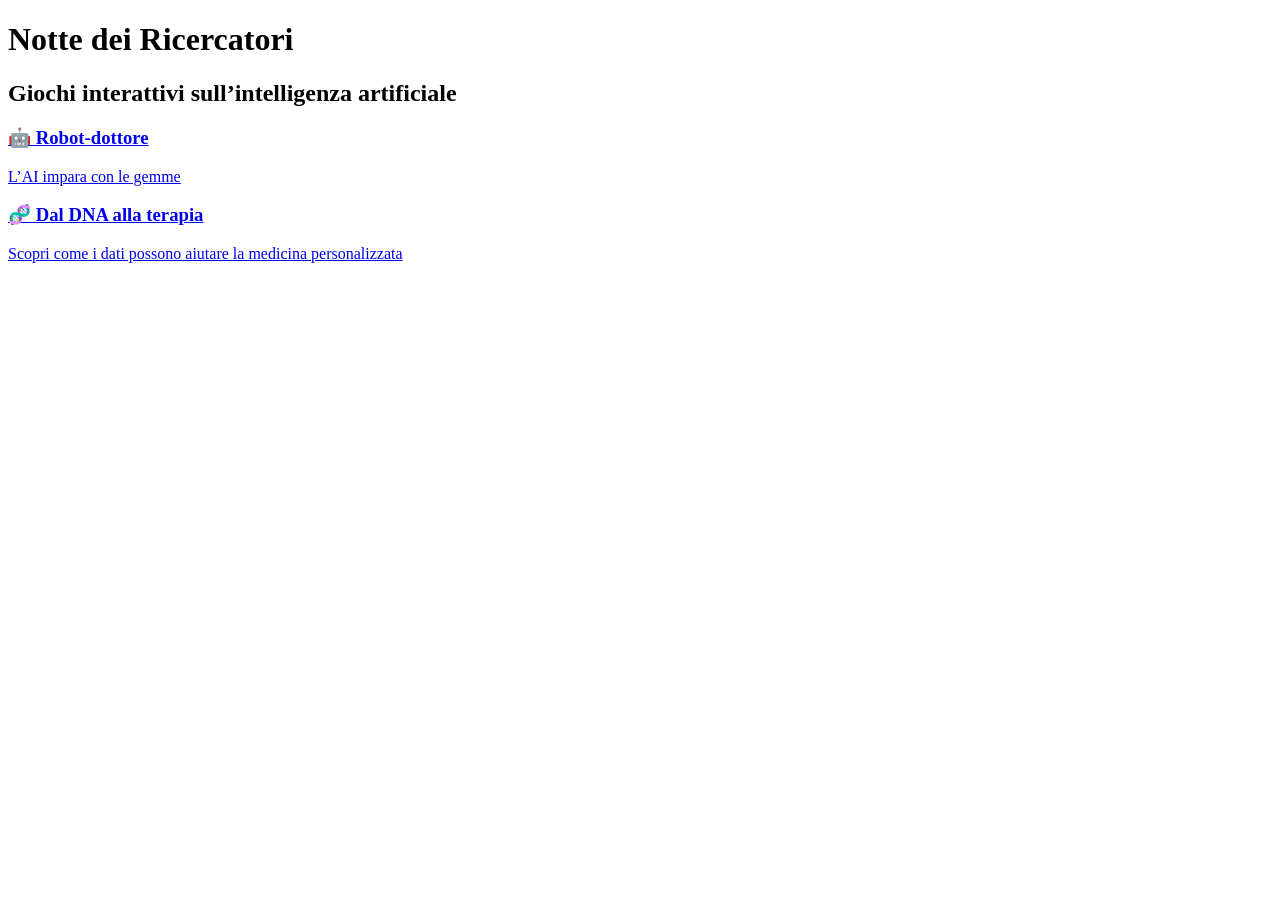
==== index.html @ a7efeb81 "Create index.html" ====
<!DOCTYPE html>
<html lang="it">
<head>
  <meta charset="UTF-8">
  <meta name="viewport" content="width=device-width, initial-scale=1.0">
  <title>Notte dei Ricercatori - AI</title>
  <link rel="stylesheet" href="style.css">
</head>
<body>
  <main class="container">
    <h1>Notte dei Ricercatori</h1>
    <h2>Giochi interattivi sull’intelligenza artificiale</h2>

    <div class="cards">
      <a class="card" href="robot-dottore/index.html">
        <h3>🤖 Robot-dottore</h3>
        <p>L’AI impara con le gemme</p>
      </a>

      <a class="card" href="dna-terapia/index.html">
        <h3>🧬 Dal DNA alla terapia</h3>
        <p>Scopri come i dati possono aiutare la medicina personalizzata</p>
      </a>
    </div>
  </main>
</body>
</html>
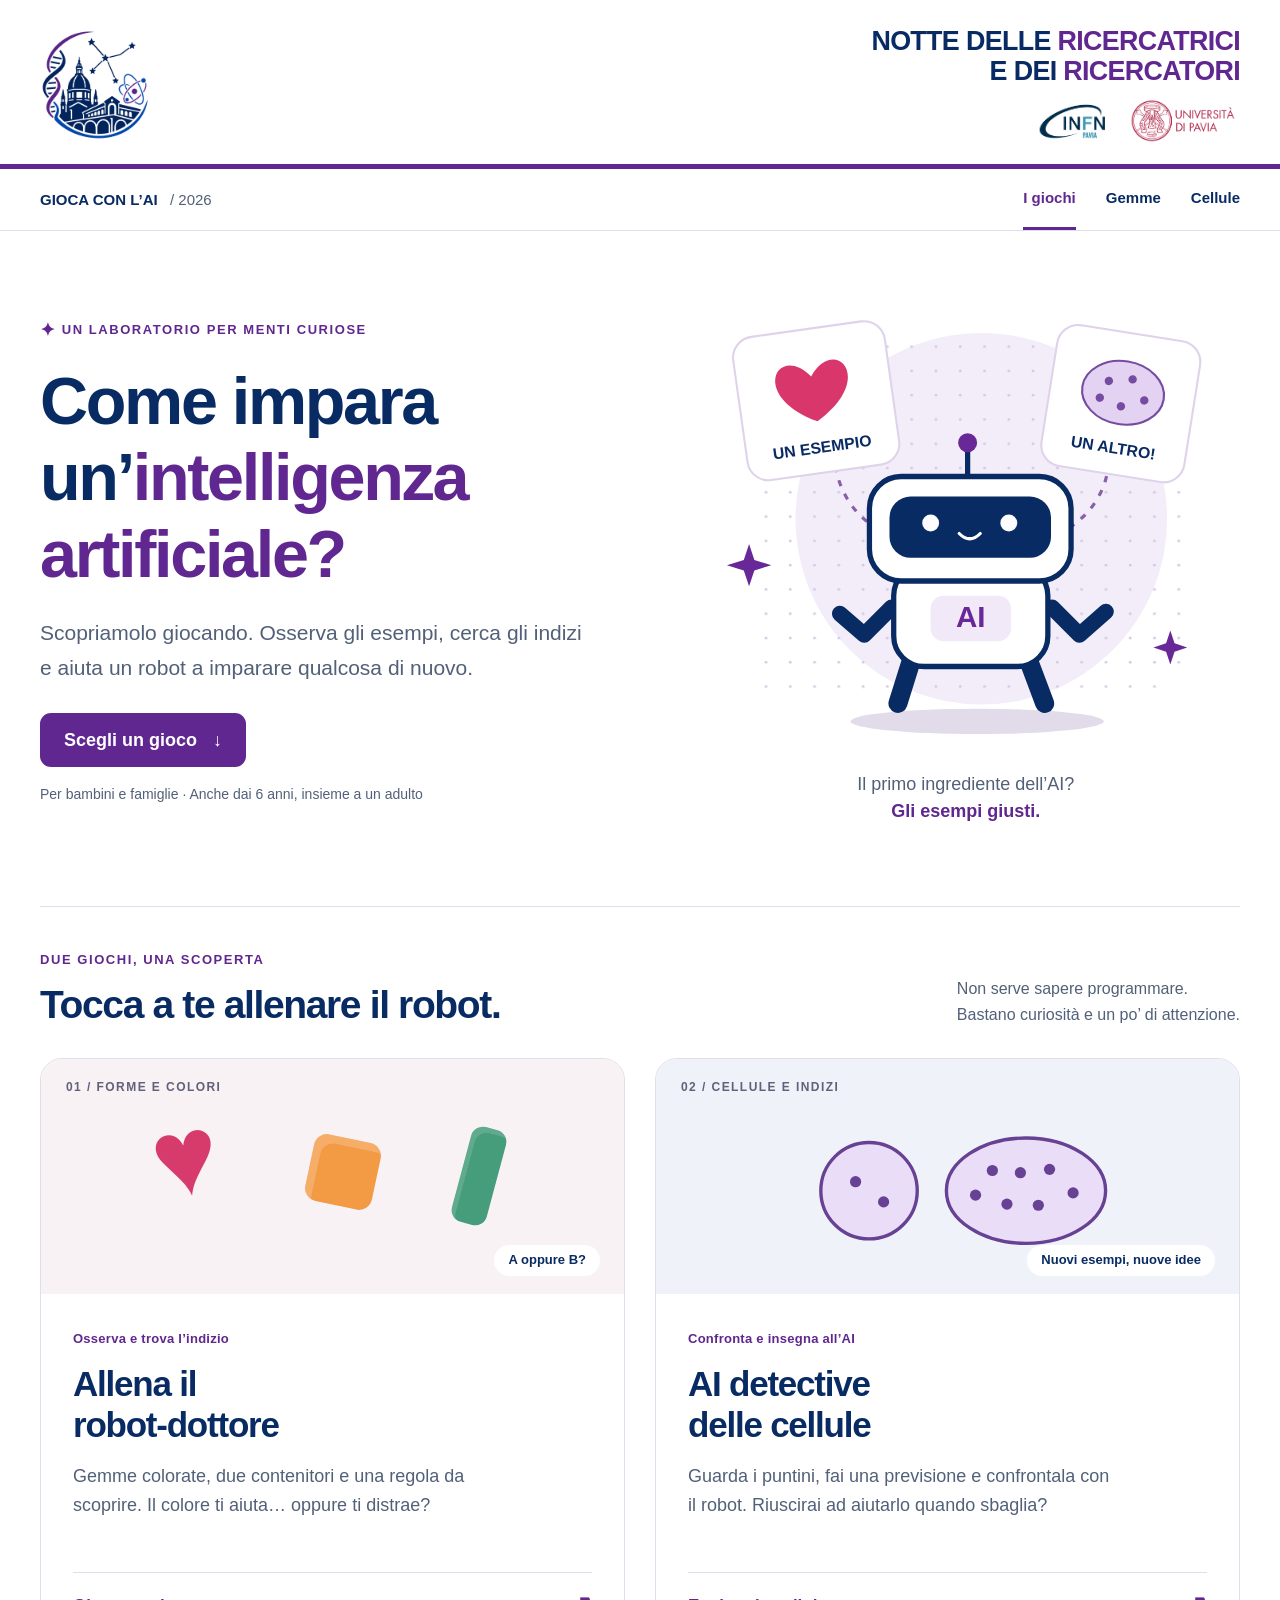
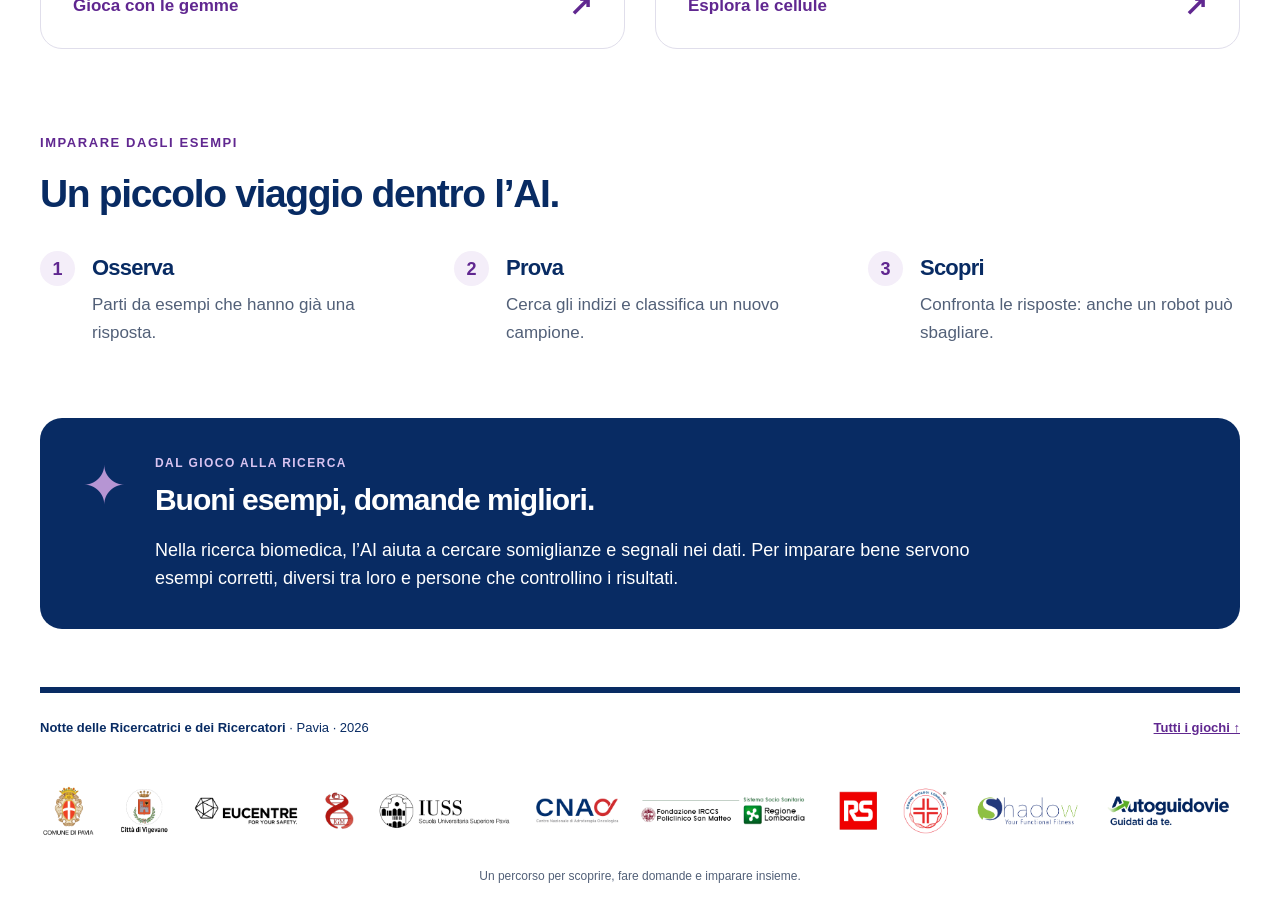
==== commit 70d81aff: "Aggiorna sito con giochi interattivi Aggiorna sito con giochi interattivi" ====
--- a/index.html
+++ b/index.html
@@ -1,27 +1,54 @@
-<!DOCTYPE html>
+<!doctype html>
 <html lang="it">
 <head>
-  <meta charset="UTF-8">
-  <meta name="viewport" content="width=device-width, initial-scale=1.0">
-  <title>Notte dei Ricercatori - AI</title>
+  <meta charset="utf-8">
+  <meta name="viewport" content="width=device-width, initial-scale=1">
+  <meta name="description" content="Giochi per bambini e famiglie: scopri come l’intelligenza artificiale impara dagli esempi. Notte delle Ricercatrici e dei Ricercatori.">
+  <meta name="theme-color" content="#082b63">
+  <title>Gioca con l’AI · Notte delle Ricercatrici e dei Ricercatori</title>
+  <link rel="icon" href="assets/favicon.svg" type="image/svg+xml">
   <link rel="stylesheet" href="style.css">
+  <script defer src="script.js"></script>
 </head>
-<body>
-  <main class="container">
-    <h1>Notte dei Ricercatori</h1>
-    <h2>Giochi interattivi sull’intelligenza artificiale</h2>
+<body data-page="home" data-base="./">
+  <a class="skip-link" href="#contenuto">Vai al contenuto</a>
+  <div id="site-header"></div>
+  <main id="contenuto" class="site-main">
+    <section class="home-hero" aria-labelledby="hero-title">
+      <div>
+        <p class="eyebrow"><span class="small-star" aria-hidden="true">✦</span> Un laboratorio per menti curiose</p>
+        <h1 id="hero-title">Come impara<br>un’<span class="purple-text">intelligenza<br class="desktop-break"> artificiale?</span></h1>
+        <p class="hero-copy">Scopriamolo giocando. Osserva gli esempi, cerca gli indizi e aiuta un robot a imparare qualcosa di nuovo.</p>
+        <a href="#giochi" class="button primary">Scegli un gioco <span aria-hidden="true">↓</span></a>
+        <p class="hero-note">Per bambini e famiglie · Anche dai 6 anni, insieme a un adulto</p>
+      </div>
+      <div class="hero-art">
+        <img src="assets/laboratorio.svg" alt="Un robot osserva una gemma a cuore e una cellula: gli esempi sono il suo punto di partenza." width="520" height="450">
+        <p>Il primo ingrediente dell’AI?<br><strong>Gli esempi giusti.</strong></p>
+      </div>
+    </section>
 
-    <div class="cards">
-      <a class="card" href="robot-dottore/index.html">
-        <h3>🤖 Robot-dottore</h3>
-        <p>L’AI impara con le gemme</p>
-      </a>
+    <section id="giochi" class="games-section" aria-labelledby="games-title">
+      <div class="section-heading"><div><p class="eyebrow">Due giochi, una scoperta</p><h2 id="games-title">Tocca a te allenare il robot.</h2></div><p>Non serve sapere programmare.<br>Bastano curiosità e un po’ di attenzione.</p></div>
+      <div class="game-links">
+        <a class="game-link gems-link" href="robot-dottore/index.html">
+          <div class="game-preview gem-preview" aria-hidden="true"><span class="preview-label">01 / FORME E COLORI</span><span class="preview-heart">♥</span><span class="preview-square"></span><span class="preview-bar"></span><span class="preview-badge">A oppure B?</span></div>
+          <div class="game-description"><span class="tag">Osserva e trova l’indizio</span><h3>Allena il<br>robot-dottore</h3><p>Gemme colorate, due contenitori e una regola da scoprire. Il colore ti aiuta… oppure ti distrae?</p><span class="card-action">Gioca con le gemme <span aria-hidden="true">↗</span></span></div>
+        </a>
+        <a class="game-link cells-link" href="dna-terapia/index.html">
+          <div class="game-preview cell-preview" aria-hidden="true"><span class="preview-label">02 / CELLULE E INDIZI</span><svg viewBox="0 0 400 165"><ellipse cx="130" cy="88" rx="43" ry="43" fill="#e9ddf7" stroke="#674194" stroke-width="3"/><circle cx="118" cy="80" r="5" fill="#674194"/><circle cx="143" cy="98" r="5" fill="#674194"/><ellipse cx="270" cy="88" rx="71" ry="47" fill="#e9ddf7" stroke="#674194" stroke-width="3"/><g fill="#674194"><circle cx="240" cy="70" r="5"/><circle cx="265" cy="72" r="5"/><circle cx="291" cy="69" r="5"/><circle cx="225" cy="92" r="5"/><circle cx="253" cy="100" r="5"/><circle cx="281" cy="101" r="5"/><circle cx="312" cy="90" r="5"/></g></svg><span class="preview-badge">Nuovi esempi, nuove idee</span></div>
+          <div class="game-description"><span class="tag">Confronta e insegna all’AI</span><h3>AI detective<br>delle cellule</h3><p>Guarda i puntini, fai una previsione e confrontala con il robot. Riuscirai ad aiutarlo quando sbaglia?</p><span class="card-action">Esplora le cellule <span aria-hidden="true">↗</span></span></div>
+        </a>
+      </div>
+    </section>
 
-      <a class="card" href="dna-terapia/index.html">
-        <h3>🧬 Dal DNA alla terapia</h3>
-        <p>Scopri come i dati possono aiutare la medicina personalizzata</p>
-      </a>
-    </div>
+    <section class="learning-section" aria-labelledby="learning-title">
+      <p class="eyebrow">Imparare dagli esempi</p><h2 id="learning-title">Un piccolo viaggio dentro l’AI.</h2>
+      <ol class="learning-steps"><li><span>1</span><h3>Osserva</h3><p>Parti da esempi che hanno già una risposta.</p></li><li><span>2</span><h3>Prova</h3><p>Cerca gli indizi e classifica un nuovo campione.</p></li><li><span>3</span><h3>Scopri</h3><p>Confronta le risposte: anche un robot può sbagliare.</p></li></ol>
+    </section>
+    <aside class="science-box"><span class="science-symbol" aria-hidden="true">✦</span><div><p class="eyebrow">Dal gioco alla ricerca</p><h2>Buoni esempi, domande migliori.</h2><p>Nella ricerca biomedica, l’AI aiuta a cercare somiglianze e segnali nei dati. Per imparare bene servono esempi corretti, diversi tra loro e persone che controllino i risultati.</p></div></aside>
+    <noscript><p class="notice">Per usare i giochi, attiva JavaScript nel browser.</p></noscript>
   </main>
+  <div id="site-footer"></div>
 </body>
 </html>
--- a/style.css
+++ b/style.css
@@ -0,0 +1,8 @@
+:root{--navy:#082b63;--purple:#602790;--purple-deep:#4c1c76;--lavender:#f4eef9;--ink:#132744;--muted:#526078;--line:#e0deeb;--paper:#fff;--cream:#faf8f4;--green:#197351;--green-light:#edf7f1;--amber:#825312;--amber-light:#fff7e5;--radius:22px}
+*{box-sizing:border-box}html{scroll-behavior:smooth;scroll-padding-top:24px}body{margin:0;background:var(--paper);color:var(--ink);font:18px/1.6 'Segoe UI',Arial,sans-serif}h1,h2,h3,h4,p{margin-top:0}h1,h2,h3,h4{color:var(--navy);line-height:1.15;letter-spacing:-.035em}h1{font-size:clamp(38px,5.2vw,68px);font-weight:800;margin-bottom:24px}h2{font-size:clamp(28px,3.2vw,39px);font-weight:750;margin-bottom:18px}h3{font-size:25px;font-weight:750}p{margin-bottom:18px}a{color:var(--purple)}img,svg{max-width:100%}button,input{font:inherit}button,a{-webkit-tap-highlight-color:transparent}button{cursor:pointer}a,button,summary{touch-action:manipulation}a:focus-visible,button:focus-visible,input:focus-visible,summary:focus-visible{outline:3px solid #c78116;outline-offset:5px}button:disabled{cursor:default;opacity:.6}[hidden]{display:none!important}.wrap,.site-main{width:min(1200px,calc(100% - 64px));margin-inline:auto}.skip-link{position:absolute;left:20px;top:-100px;background:white;padding:12px;z-index:100}.skip-link:focus{top:12px}.purple-text{color:var(--purple)}.eyebrow{text-transform:uppercase;letter-spacing:.12em;font-size:13px;font-weight:800;color:var(--purple);margin-bottom:18px}.small-star{font-size:18px;vertical-align:middle}.muted,.small-note{color:var(--muted)}.small-note{font-size:16px}.button{display:inline-flex;align-items:center;justify-content:center;gap:16px;min-height:54px;padding:13px 23px;border:1px solid transparent;border-radius:11px;font-weight:700;font-size:18px;text-decoration:none;line-height:1.35;transition:background .15s,transform .15s}.button:hover{transform:translateY(-2px)}.primary{background:var(--purple);color:white}.primary:hover{background:var(--purple-deep);color:white}.secondary{background:white;border-color:#bdb0ce;color:var(--purple)}.secondary:hover{background:var(--lavender)}.dark-button{background:var(--navy);color:white}.full-button{width:100%}.button:disabled:hover{transform:none}.actions{display:flex;flex-wrap:wrap;gap:12px;align-items:center;margin-top:22px}.text-link{display:inline-block;font-weight:700;text-underline-offset:4px}.site-header{background:white}.brand-row{padding-block:26px 21px;display:flex;align-items:center;justify-content:space-between;gap:24px}.event-logo{display:block;flex:0 0 114px}.event-logo img{display:block;width:114px;height:auto}.brand-copy{text-align:right}.event-title{font-size:clamp(18px,2.1vw,28px);font-weight:800;line-height:1.12;color:var(--navy);letter-spacing:-.025em;margin-bottom:12px}.event-title span{color:var(--purple)}.organizers{display:flex;align-items:center;justify-content:flex-end;gap:19px}.organizers img{object-fit:contain;max-height:45px;width:auto}.nav-rule{border-top:5px solid var(--purple);border-bottom:1px solid var(--line)}.nav-row{display:flex;justify-content:space-between;align-items:center;gap:24px;min-height:61px}.nav-row a{text-decoration:none;color:var(--navy);font-size:15px;font-weight:700}.nav-row>div{display:flex;gap:30px;align-items:center}.nav-row>div a{padding:17px 0;border-bottom:3px solid transparent}.nav-row>div a[aria-current=page]{border-color:var(--purple);color:var(--purple)}.nav-year{font-weight:400;color:var(--muted);margin-left:8px}.home-hero{display:grid;grid-template-columns:1.1fr 1fr;align-items:center;gap:48px;padding:65px 0 63px}.hero-copy{max-width:550px;font-size:21px;color:var(--muted);line-height:1.65;margin-bottom:27px}.hero-note{font-size:14px;color:var(--muted);margin-top:16px;max-width:430px}.hero-art{align-self:center;text-align:center}.hero-art>img{width:100%;height:auto;display:block}.hero-art>p{font-size:18px;color:var(--muted);line-height:1.5}.hero-art strong{color:var(--purple)}.games-section{padding:43px 0 52px;border-top:1px solid var(--line)}.section-heading{display:flex;justify-content:space-between;align-items:flex-end;gap:30px;margin-bottom:30px}.section-heading h2{margin-bottom:0;max-width:640px}.section-heading>p{font-size:16px;color:var(--muted);margin:0;flex-shrink:0}.section-heading .eyebrow{margin-bottom:12px}.game-links{display:grid;grid-template-columns:1fr 1fr;gap:30px}.game-link{border:1px solid var(--line);border-radius:var(--radius);overflow:hidden;text-decoration:none;background:white;color:var(--ink);transition:box-shadow .2s,transform .2s}.game-link:hover{transform:translateY(-4px);box-shadow:0 14px 30px #082b6310}.game-preview{height:235px;position:relative;overflow:hidden;background:var(--lavender)}.gem-preview{background:#f8f2f4}.cell-preview{background:#eff3f9}.preview-label{position:absolute;top:19px;left:25px;font-size:12px;font-weight:800;letter-spacing:.12em;color:#62607a}.preview-heart{position:absolute;left:19%;top:42px;font-size:112px;line-height:1;color:#d73b6b;transform:rotate(-10deg)}.preview-square{position:absolute;top:79px;left:46%;width:68px;height:68px;border-radius:13px;background:#f29a44;transform:rotate(12deg);box-shadow:inset 8px 8px #ffffff30}.preview-bar{position:absolute;top:68px;left:72%;height:98px;width:36px;border-radius:12px;background:#459d7b;transform:rotate(15deg);box-shadow:inset 5px 5px #ffffff25}.preview-badge{position:absolute;bottom:18px;right:24px;background:white;color:var(--navy);border-radius:30px;padding:5px 14px;font-size:13px;font-weight:700}.cell-preview svg{display:block;width:88%;height:185px;margin:33px auto 0}.game-description{padding:29px 32px 28px}.tag{display:inline-block;font-size:13px;font-weight:700;letter-spacing:.02em;color:var(--purple);margin-bottom:15px}.game-description h3{font-size:35px;margin-bottom:17px}.game-description>p{color:var(--muted);font-size:18px;max-width:430px;line-height:1.6;min-height:86px}.card-action{display:flex;justify-content:space-between;align-items:center;font-size:17px;font-weight:750;color:var(--purple);border-top:1px solid var(--line);padding-top:19px;margin-top:24px}.card-action>span{font-size:28px;line-height:1}.learning-section{padding:32px 0 52px}.learning-steps{display:grid;grid-template-columns:repeat(3,1fr);gap:42px;padding:0;list-style:none;margin:35px 0 0}.learning-steps li{padding-left:52px;position:relative}.learning-steps li>span{position:absolute;left:0;top:0;display:grid;place-items:center;width:35px;height:35px;border-radius:50%;background:var(--lavender);color:var(--purple);font-weight:750}.learning-steps h3{font-size:22px;line-height:1.5;margin:0 0 7px}.learning-steps p{font-size:17px;color:var(--muted);margin:0}.science-box{display:flex;align-items:flex-start;gap:29px;background:var(--navy);color:white;padding:36px 42px;border-radius:var(--radius);margin:20px 0 58px}.science-box h2{color:white;font-size:30px}.science-box p:last-child{margin-bottom:0;max-width:850px}.science-box .eyebrow{color:#d9c4f1;font-size:12px;margin-bottom:10px}.science-symbol{color:#b695d3;font-size:53px;line-height:1.2}.site-footer{border-top:6px solid var(--navy);padding:25px 0 20px}.footer-top{display:flex;justify-content:space-between;gap:20px;font-size:13px;color:var(--navy);font-weight:650}.footer-top a{white-space:nowrap}.footer-top span{font-weight:400}.partners{display:grid;grid-template-columns:770fr 908fr 722fr 1009fr;gap:8px;align-items:center;margin:18px 0}.partners img{display:block;width:100%;height:auto}.footer-note{font-size:12px;color:var(--muted);text-align:center;margin:24px 0 0}.game-hero{padding:42px 0 22px}.breadcrumbs{font-size:14px;margin-bottom:27px;color:var(--muted)}.breadcrumbs a{text-underline-offset:3px}.game-hero h1{font-size:clamp(36px,4vw,54px);max-width:900px;margin-bottom:18px}.game-hero>p:last-child{font-size:21px;color:var(--muted);max-width:780px}.step-strip{display:flex;gap:28px;flex-wrap:wrap;list-style:none;padding:0 0 26px;margin:0;color:var(--purple);font-size:15px;font-weight:700}.step-strip span{display:inline-grid;place-items:center;background:var(--lavender);height:25px;width:25px;border-radius:50%;margin-right:7px}.panel{border:1px solid var(--line);border-radius:var(--radius);padding:28px;background:white;margin:0 0 26px}.panel h2{font-size:29px}.panel>p{max-width:940px;color:var(--muted)}.section-number{font-size:12px;color:var(--purple);letter-spacing:.12em;text-transform:uppercase;font-weight:800;margin-bottom:10px}.two-columns{display:grid;grid-template-columns:repeat(2,minmax(0,1fr));gap:20px}.group-bin{min-width:0;border:1px solid #d6c4e9;border-top:4px solid var(--purple);border-radius:16px;padding:21px;background:#f8f4fb}.group-b{border-color:#c2cede;border-top-color:var(--navy);background:#f1f5fa}.group-bin h3{font-size:23px;margin-bottom:8px}.group-bin>p{font-size:15px;color:var(--muted)}.group-label{display:inline-flex;align-items:center;gap:11px}.letter{display:inline-grid;place-items:center;background:var(--purple);color:white;width:35px;height:35px;border-radius:10px;font-size:19px;font-weight:800}.group-b .letter{background:var(--navy)}.reference-examples{display:grid;grid-template-columns:repeat(2,minmax(0,1fr));gap:12px}.cup{position:relative;min-height:133px;display:flex;gap:7px;align-items:center;justify-content:center;border:2px solid #c6bbd5;border-top:7px solid #cabfdb;background:linear-gradient(180deg,#fff,#f0eaf6);border-radius:12px 12px 33px 33px;padding:22px 11px 16px}.cup.compact{min-height:100px;padding:15px 8px 9px}.gem-svg{display:block;width:57px;height:65px;flex:0 1 57px;min-width:0;filter:drop-shadow(0 3px 2px #432b4826)}.compact .gem-svg{width:44px;height:49px;flex-basis:44px}.score-toolbar{display:flex;justify-content:space-between;gap:24px;align-items:center;background:var(--cream);border:1px solid var(--line);border-radius:16px;padding:18px 24px;margin:27px 0 24px}.score-small{font-size:12px;color:var(--muted);font-weight:750;text-transform:uppercase;letter-spacing:.08em}.score-number{font-size:25px;font-weight:800;color:var(--navy);display:block}.toolbar-actions{display:flex;gap:10px;flex-wrap:wrap}.progress{height:6px;background:#e1d8e9;border-radius:9px;overflow:hidden;max-width:300px;margin-top:7px}.progress>span{display:block;height:100%;background:var(--purple);width:0;transition:width .2s}.progress-note{font-size:13px;color:var(--muted);margin:3px 0 0}.samples-grid{display:grid;grid-template-columns:repeat(4,minmax(0,1fr));gap:17px;margin-bottom:26px}.sample-card{min-width:0;border:1px solid var(--line);border-radius:18px;padding:20px 15px;display:flex;flex-direction:column;background:white}.sample-index{font-size:12px;color:var(--purple);font-weight:800;letter-spacing:.09em}.sample-card h3{font-size:21px;margin:7px 0 19px}.sample-options{border:0;margin:18px 0 0;padding:0;min-width:0}.sample-option{display:block;margin-bottom:9px;position:relative}.sample-option input{position:absolute;opacity:0;width:1px;height:1px}.sample-option>span{display:block;border:2px solid #e3ddec;border-radius:10px;padding:10px 11px;font-size:15px;color:var(--ink);line-height:1.45;cursor:pointer}.sample-option strong{display:block;font-size:17px}.sample-option input:checked+span{border-color:var(--purple);background:var(--lavender)}.sample-option input:focus-visible+span{outline:3px solid #c78116;outline-offset:3px}.feedback{font-size:15px;line-height:1.45;border-radius:10px;padding:12px;margin-top:9px}.feedback.pending{color:var(--muted);background:#f6f4f8}.feedback.correct{background:var(--green-light);color:var(--green)}.feedback.review{background:var(--amber-light);color:var(--amber)}.rule-card{padding:24px 28px;border:2px solid #dcb75f;border-radius:18px;background:#fff8e6;margin-bottom:32px}.rule-card h3{font-size:26px;margin-bottom:14px}.rule-card p:last-child{margin-bottom:0}.badge{display:inline-block;font-size:15px;padding:5px 11px;border-radius:9px;background:var(--lavender);color:var(--purple);font-weight:750}.badge.b{background:#e6eefb;color:var(--navy)}.example-grid{display:grid;grid-template-columns:repeat(3,minmax(0,1fr));gap:9px}.cell-card{padding:11px;border:1px solid var(--line);border-radius:13px;background:white;min-width:0}.cell-card-top{display:flex;justify-content:space-between;gap:4px;align-items:center;flex-wrap:wrap;margin-bottom:7px;font-size:12px;color:var(--muted)}.cell-svg{display:block;width:100%;height:auto}.cell-card p{font-size:13px;line-height:1.5;margin:7px 0 0;color:var(--muted)}.cell-card p>span{display:block}.features-note{background:#faf5eb;border:1px solid #ecdfc6;padding:14px 18px;border-radius:12px;font-size:17px;margin-bottom:20px}.game-panel{border-top:5px solid var(--purple);scroll-margin-top:24px}.cell-layout{display:grid;grid-template-columns:1fr 1fr;gap:35px;align-items:center;margin:20px 0 24px}.cell-figure{margin:0;max-width:390px;width:100%;justify-self:center}.cell-figure figcaption{font-size:15px;color:var(--muted);text-align:center;margin-top:9px}.clues{list-style:none;padding:0;display:grid;gap:12px;margin:0}.clues li{padding:12px 18px;border-radius:12px;background:#f4f2f7}.clues span{font-size:15px;color:var(--muted);display:block}.clues strong{font-size:21px;color:var(--navy)}.choice-grid{display:grid;grid-template-columns:repeat(3,minmax(0,1fr));gap:12px}.choice-button{border:2px solid #d2c5e0;background:white;min-height:60px;border-radius:12px;padding:14px;font-size:19px;color:var(--navy);font-weight:700}.choice-button[aria-pressed=true]{border-color:var(--purple);background:var(--lavender);box-shadow:inset 0 0 0 1px var(--purple)}.choice-button:hover{background:var(--lavender)}.choice-title{font-size:20px;font-weight:700;color:var(--navy);margin-bottom:15px}.outcomes{display:grid;grid-template-columns:1fr 1fr;gap:16px;margin:20px 0}.outcome{padding:21px;border:2px solid var(--line);border-radius:14px;min-width:0}.outcome h4{font-size:17px;letter-spacing:0;margin-bottom:12px}.outcome strong{display:block;font-size:21px;color:var(--navy)}.outcome p{font-size:16px;margin:9px 0 0}.outcome.correct{background:var(--green-light);border-color:#b1d2be}.outcome.review{background:var(--amber-light);border-color:#e7cd93}.outcome.neutral{background:#f2f4f8;border-color:#c9d1df}.answer-heading{font-size:25px;margin-top:20px}.result-section{padding:24px;border:1px solid #d7c8e6;border-radius:16px;background:#f8f4fc;margin-top:24px}.result-section h3{font-size:24px}.neighbors{display:grid;grid-template-columns:repeat(3,minmax(0,1fr));gap:14px}.neighbors .cell-card p{font-size:15px}.neighbors .cell-card-top{font-size:14px}.warning{background:var(--amber-light);border-left:4px solid #c99834;padding:13px 17px;font-size:17px;border-radius:5px;margin-top:18px}.training-action{padding:25px;background:#fff8e7;border:1px solid #e9d49d;border-radius:16px;margin-top:23px}.training-action h3{font-size:24px}.training-action p{font-size:18px}.comparison{display:flex;flex-wrap:wrap;gap:14px;align-items:center;font-weight:700;margin-top:18px}.curiosity{margin-bottom:36px;border:1px solid var(--line);border-radius:15px;padding:20px 24px}.curiosity summary,details summary{cursor:pointer;font-weight:700;color:var(--navy);font-size:18px}.curiosity p{margin-top:15px;font-size:17px;color:var(--muted)}details .example-grid{margin-top:15px}.notice{padding:20px;background:var(--amber-light);border-radius:12px}.summary-panel{text-align:center;background:var(--lavender);padding:40px 25px}.summary-panel .summary-star{font-size:55px;color:var(--purple)}.summary-panel>p{margin-inline:auto}.summary-panel .score-number{font-size:48px;margin:17px 0}.visually-hidden{position:absolute;width:1px;height:1px;padding:0;margin:-1px;overflow:hidden;clip:rect(0,0,0,0);white-space:nowrap;border:0}.completion-note{margin-bottom:24px;padding:19px 24px;background:var(--green-light);border-radius:13px;color:var(--green)}
+@media(max-width:1000px){.home-hero{gap:22px;padding-block:47px}.section-heading{align-items:flex-start;flex-direction:column;gap:18px}.section-heading>p br{display:none}.samples-grid{grid-template-columns:repeat(2,minmax(0,1fr))}.example-grid{grid-template-columns:repeat(2,minmax(0,1fr))}.game-description{padding:25px}.two-columns{gap:14px}.group-bin{padding:16px}.game-description>p{min-height:116px}}
+@media(max-width:700px){body{font-size:18px}.wrap,.site-main{width:calc(100% - 36px)}.brand-row{padding-block:18px 16px;gap:12px}.event-logo{flex-basis:78px}.event-logo img{width:78px}.event-title{font-size:16px;line-height:1.2;margin-bottom:8px}.organizers{gap:11px}.organizers img{max-height:30px;max-width:107px}.nav-row{gap:9px;flex-wrap:wrap;padding-block:9px;min-height:50px}.nav-row .nav-brand{font-size:12px}.nav-year{display:none}.nav-row>div{gap:16px}.nav-row>div a{font-size:14px;padding:9px 0}.home-hero{grid-template-columns:1fr;gap:4px;padding-top:37px;padding-bottom:26px}.home-hero h1{font-size:43px}.desktop-break{display:none}.hero-copy{font-size:20px}.hero-note{font-size:14px;max-width:310px}.hero-art{max-width:380px;width:100%;margin:0 auto}.hero-art>img{max-height:330px}.hero-art>p{font-size:16px;margin-bottom:0}.game-links,.two-columns{grid-template-columns:1fr}.games-section{padding-top:30px}.section-heading>p{font-size:17px}.game-preview{height:217px}.game-description{padding:24px}.game-description h3{font-size:32px}.game-description h3 br{display:none}.game-description>p{min-height:0}.learning-steps{grid-template-columns:1fr;gap:25px}.learning-section{padding-top:16px}.learning-steps p{font-size:18px}.science-box{padding:28px 23px;gap:0}.science-symbol{display:none}.science-box h2{font-size:27px}.footer-top{flex-direction:column;gap:2px}.footer-top p{margin-bottom:8px}.partners{grid-template-columns:1fr 1fr;gap:12px}.partners img{width:100%;height:52px;object-fit:contain}.game-hero{padding-top:25px}.game-hero h1{font-size:38px}.breadcrumbs{margin-bottom:24px}.game-hero>p:last-child{font-size:20px}.step-strip{gap:12px;font-size:13px}.panel{padding:21px 17px}.panel h2{font-size:27px}.reference-examples{gap:10px}.score-toolbar{align-items:flex-start;flex-direction:column;padding:18px;gap:14px}.toolbar-actions{width:100%}.toolbar-actions .button{flex:1;padding:12px 14px;font-size:16px}.samples-grid{grid-template-columns:1fr;gap:17px}.sample-card{padding:21px}.sample-card .cup{min-height:147px}.sample-card .gem-svg{width:65px;flex-basis:65px;height:77px}.sample-options{display:grid;grid-template-columns:1fr 1fr;gap:10px}.sample-option>span{min-height:86px;font-size:15px;padding:10px 8px}.sample-card h3{font-size:24px}.feedback{font-size:17px}.cell-layout{grid-template-columns:1fr;gap:20px}.cell-figure{max-width:330px}.choice-grid{grid-template-columns:1fr}.choice-button{min-height:55px}.outcomes{grid-template-columns:1fr}.neighbors{grid-template-columns:1fr}.neighbors .cell-card{display:grid;grid-template-columns:1fr 1fr;align-items:center;column-gap:15px}.neighbors .cell-card-top{grid-column:1/-1}.neighbors .cell-svg{max-width:180px}.neighbors .cell-card p{margin-top:0}.result-section,.training-action{padding:18px 15px}.button{font-size:18px}.group-bin h3{font-size:22px}.curiosity{padding:18px}.score-number{font-size:25px}.actions .button{flex:1}.example-grid .cell-card p{font-size:14px}}
+@media(max-width:365px){.wrap,.site-main{width:calc(100% - 26px)}.event-title{font-size:14px}.event-logo{flex-basis:66px}.nav-row>div{gap:13px}.home-hero h1{font-size:38px}.nav-row .nav-brand{font-size:11px}.reference-examples{grid-template-columns:1fr}.organizers img{max-height:27px}.sample-options{grid-template-columns:1fr}.sample-option>span{min-height:60px}.game-description h3{font-size:29px}}
+@media(prefers-reduced-motion:reduce){html{scroll-behavior:auto}*,*::before,*::after{transition:none!important;animation:none!important}}
+/* Jump straight to each activity, including on long phone-sized pages. */
+html{scroll-behavior:auto}
